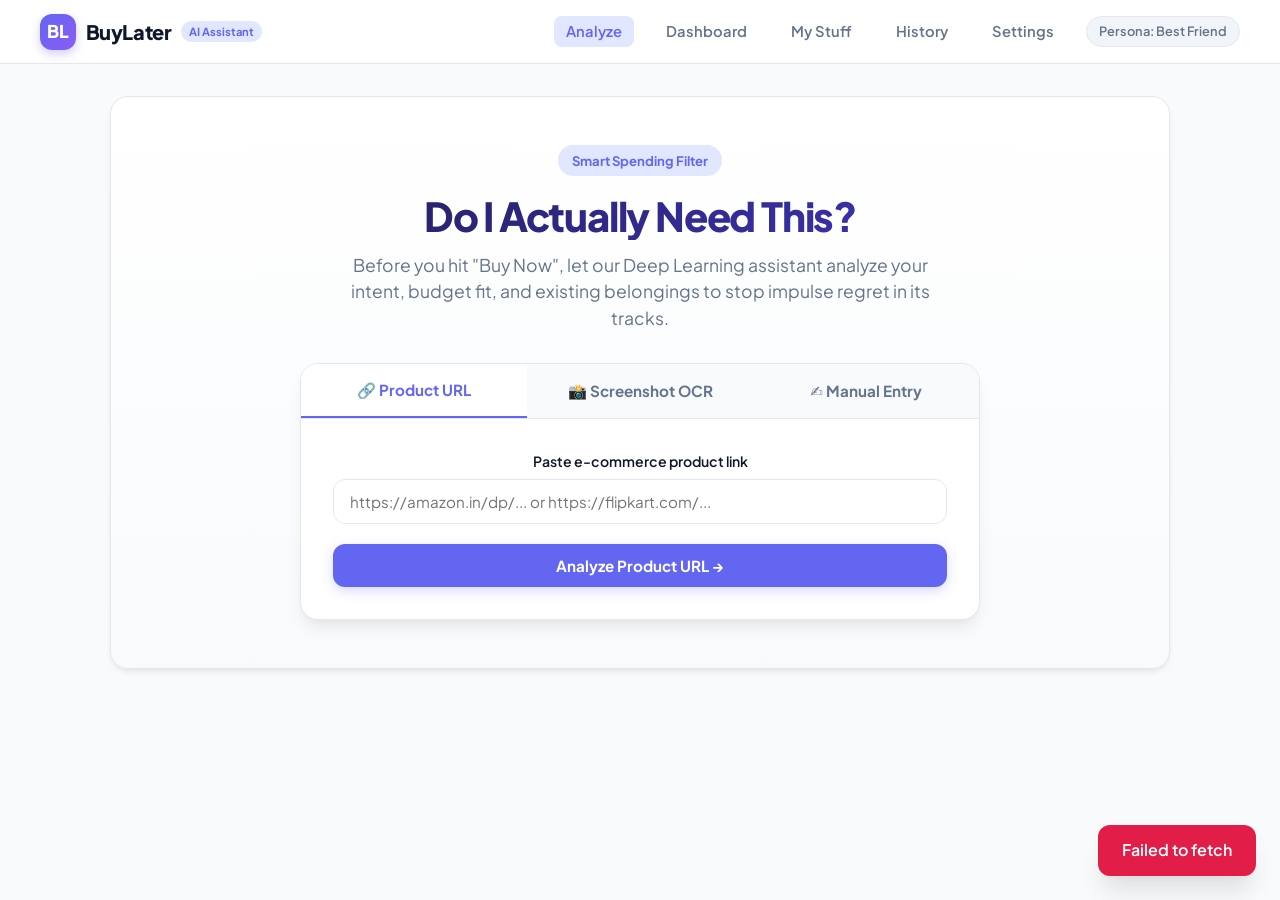
==== frontend/analyze.html @ 01fbe764 "Initial commit: BuyLater spending assistant and impulse assessment" ====
<!DOCTYPE html>
<html lang="en">
<head>
  <meta charset="UTF-8">
  <meta name="viewport" content="width=device-width, initial-scale=1.0">
  <title>Review Product Details — BuyLater</title>
  <link rel="preconnect" href="https://fonts.googleapis.com">
  <link rel="preconnect" href="https://fonts.gstatic.com" crossorigin>
  <link href="https://fonts.googleapis.com/css2?family=Plus+Jakarta+Sans:wght@400;500;600;700;800&display=swap" rel="stylesheet">
  <link rel="stylesheet" href="css/style.css">
</head>
<body>
  <!-- Navigation -->
  <nav class="navbar">
    <div class="nav-container">
      <a href="index.html" class="brand">
        <div class="brand-icon">BL</div>
        <span class="brand-title">BuyLater</span>
      </a>
      <ul class="nav-links">
        <li><a href="index.html">Analyze</a></li>
        <li><a href="dashboard.html">Dashboard</a></li>
        <li><a href="my-stuff.html">My Stuff</a></li>
        <li><a href="history.html">History</a></li>
        <li><a href="settings.html">Settings</a></li>
        <li><span id="nav-personality-badge" class="personality-chip">Persona: Best Friend</span></li>
      </ul>
    </div>
  </nav>

  <main class="main-content">
    <div style="max-width: 680px; margin: 0 auto;">
      <div class="card">
        <div class="card-title">
          <span>Review Extracted Details</span>
          <span id="source-badge" class="brand-badge" style="background:#f1f5f9; color:var(--text-muted);">Source: URL</span>
        </div>
        <p style="color:var(--text-muted); font-size:0.9rem; margin-bottom:1.5rem;">
          Please confirm or edit the extracted details before beginning your spending assessment.
        </p>

        <!-- Product Image Preview if exists -->
        <div id="image-preview-container" style="text-align:center; margin-bottom:1.5rem; display:none;">
          <img id="product-img" src="" alt="Product Preview" style="max-height:180px; max-width:100%; border-radius:var(--radius-md); border:1px solid var(--border-subtle); object-fit:contain;">
        </div>

        <form id="product-review-form" onsubmit="handleProceed(event)">
          <div class="form-group">
            <label class="form-label" for="prod-name">Product Name *</label>
            <input type="text" id="prod-name" class="form-input" required>
          </div>

          <div class="form-row">
            <div class="form-group">
              <label class="form-label" for="prod-price">Price (₹) *</label>
              <input type="number" step="0.01" id="prod-price" class="form-input" required>
            </div>
            <div class="form-group">
              <label class="form-label" for="prod-category">Category *</label>
              <select id="prod-category" class="form-select" required>
                <option value="Electronics">Electronics</option>
                <option value="Fashion">Fashion & Apparel</option>
                <option value="Home">Home & Kitchen</option>
                <option value="Books">Books & Learning</option>
                <option value="Fitness">Fitness & Sports</option>
                <option value="General">General Discretionary</option>
              </select>
            </div>
          </div>

          <div class="form-row">
            <div class="form-group">
              <label class="form-label" for="prod-brand">Brand</label>
              <input type="text" id="prod-brand" class="form-input" placeholder="Brand name (optional)">
            </div>
            <div class="form-group">
              <label class="form-label" for="prod-url">Product Link</label>
              <input type="url" id="prod-url" class="form-input" placeholder="https://...">
            </div>
          </div>

          <div class="form-group">
            <label class="form-label" for="prod-desc">Description / Specs</label>
            <textarea id="prod-desc" class="form-textarea" rows="3" placeholder="Key features or reason for interest"></textarea>
          </div>

          <div style="display:flex; gap:1rem; margin-top:2rem;">
            <a href="index.html" class="btn btn-secondary" style="flex:1;">← Back</a>
            <button type="submit" id="continue-btn" class="btn btn-primary" style="flex:2;">
              Continue to Adaptive Questions →
            </button>
          </div>
        </form>
      </div>
    </div>
  </main>

  <script src="js/api.js"></script>
  <script>
    document.addEventListener("DOMContentLoaded", () => {
      const raw = sessionStorage.getItem("extracted_product");
      if (!raw) {
        window.location.href = "index.html";
        return;
      }

      const p = JSON.parse(raw);
      document.getElementById("prod-name").value = p.name || "";
      document.getElementById("prod-price").value = p.price || "";
      document.getElementById("prod-brand").value = p.brand || "";
      document.getElementById("prod-category").value = p.category || "General";
      document.getElementById("prod-url").value = p.product_url || "";
      document.getElementById("prod-desc").value = p.description || "";

      const sourceBadge = document.getElementById("source-badge");
      sourceBadge.textContent = `Source: ${(p.extraction_source || 'manual').toUpperCase()}`;

      if (p.image_path) {
        const imgEl = document.getElementById("product-img");
        imgEl.src = p.image_path.startsWith("http") ? p.image_path : `${API_BASE}${p.image_path}`;
        document.getElementById("image-preview-container").style.display = "block";
      }
    });

    async function handleProceed(e) {
      e.preventDefault();
      const btn = document.getElementById("continue-btn");
      btn.disabled = true;
      btn.textContent = "Starting analysis session...";

      const raw = JSON.parse(sessionStorage.getItem("extracted_product") || "{}");

      const productPayload = {
        name: document.getElementById("prod-name").value,
        price: parseFloat(document.getElementById("prod-price").value),
        category: document.getElementById("prod-category").value,
        brand: document.getElementById("prod-brand").value || null,
        product_url: document.getElementById("prod-url").value || null,
        description: document.getElementById("prod-desc").value || null,
        image_path: raw.image_path || null
      };

      try {
        // 1. Create product record in DB
        const createdProduct = await createProductManual(productPayload);
        
        // 2. Start analysis session
        const analysisSession = await startAnalysis(createdProduct.id);
        
        // Store session IDs
        sessionStorage.setItem("active_analysis_id", analysisSession.analysis_id);
        sessionStorage.setItem("current_question", JSON.stringify(analysisSession.next_question));
        sessionStorage.setItem("product_name", createdProduct.name);

        window.location.href = "conversation.html";
      } catch (err) {
        showToast("Error creating product: " + err.message, true);
        btn.disabled = false;
        btn.textContent = "Continue to Adaptive Questions →";
      }
    }
  </script>
</body>
</html>
---- frontend/css/style.css ----
/* BuyLater Design System - Modern, Friendly, Human-Centered */
:root {
  --primary: #6366f1;
  --primary-hover: #4f46e5;
  --primary-light: #e0e7ff;
  --accent-purple: #8b5cf6;
  --accent-emerald: #10b981;
  --accent-amber: #f59e0b;
  --accent-rose: #f43f5e;

  --bg-main: #f8fafc;
  --bg-card: #ffffff;
  --bg-sidebar: #ffffff;
  --border-subtle: #e2e8f0;
  --border-focus: #c7d2fe;

  --text-main: #0f172a;
  --text-muted: #64748b;
  --text-light: #94a3b8;

  --shadow-sm: 0 1px 3px rgba(0, 0, 0, 0.05);
  --shadow-md: 0 4px 6px -1px rgba(0, 0, 0, 0.07), 0 2px 4px -2px rgba(0, 0, 0, 0.05);
  --shadow-lg: 0 10px 15px -3px rgba(0, 0, 0, 0.08), 0 4px 6px -4px rgba(0, 0, 0, 0.04);
  --shadow-xl: 0 20px 25px -5px rgba(0, 0, 0, 0.1), 0 8px 10px -6px rgba(0, 0, 0, 0.04);

  --radius-sm: 8px;
  --radius-md: 12px;
  --radius-lg: 18px;
  --radius-full: 9999px;

  --font-sans: 'Plus Jakarta Sans', system-ui, -apple-system, BlinkMacSystemFont, 'Segoe UI', Roboto, sans-serif;
}

* {
  box-sizing: border-box;
  margin: 0;
  padding: 0;
}

body {
  font-family: var(--font-sans);
  background-color: var(--bg-main);
  color: var(--text-main);
  min-height: 100vh;
  display: flex;
  flex-direction: column;
  line-height: 1.5;
  -webkit-font-smoothing: antialiased;
}

/* Navbar */
.navbar {
  background: rgba(255, 255, 255, 0.95);
  backdrop-filter: blur(10px);
  border-bottom: 1px solid var(--border-subtle);
  position: sticky;
  top: 0;
  z-index: 50;
  padding: 0.85rem 1.5rem;
}

.nav-container {
  max-width: 1200px;
  margin: 0 auto;
  display: flex;
  justify-content: space-between;
  align-items: center;
}

.brand {
  display: flex;
  align-items: center;
  gap: 0.6rem;
  text-decoration: none;
  color: var(--text-main);
}

.brand-icon {
  width: 36px;
  height: 36px;
  background: linear-gradient(135deg, var(--primary), var(--accent-purple));
  color: white;
  border-radius: var(--radius-md);
  display: flex;
  align-items: center;
  justify-content: center;
  font-weight: 800;
  font-size: 1.1rem;
  box-shadow: 0 4px 10px rgba(99, 102, 241, 0.3);
}

.brand-title {
  font-size: 1.25rem;
  font-weight: 800;
  letter-spacing: -0.02em;
}

.brand-badge {
  font-size: 0.7rem;
  background: var(--primary-light);
  color: var(--primary);
  font-weight: 700;
  padding: 0.15rem 0.5rem;
  border-radius: var(--radius-full);
}

.nav-links {
  display: flex;
  gap: 1.25rem;
  align-items: center;
  list-style: none;
}

.nav-links a {
  text-decoration: none;
  color: var(--text-muted);
  font-weight: 600;
  font-size: 0.92rem;
  padding: 0.4rem 0.75rem;
  border-radius: var(--radius-sm);
  transition: all 0.2s ease;
}

.nav-links a:hover,
.nav-links a.active {
  color: var(--primary);
  background-color: var(--primary-light);
}

.personality-chip {
  background: #f1f5f9;
  border: 1px solid var(--border-subtle);
  padding: 0.3rem 0.75rem;
  border-radius: var(--radius-full);
  font-size: 0.8rem;
  font-weight: 600;
  color: var(--text-muted);
  display: flex;
  align-items: center;
  gap: 0.4rem;
}

/* Layout container */
.main-content {
  flex: 1;
  max-width: 1100px;
  width: 100%;
  margin: 2rem auto;
  padding: 0 1.25rem;
}

/* Hero Section */
.hero-card {
  text-align: center;
  background: linear-gradient(180deg, #ffffff 0%, #f8fafc 100%);
  border: 1px solid var(--border-subtle);
  border-radius: var(--radius-lg);
  padding: 3rem 1.5rem;
  box-shadow: var(--shadow-md);
  margin-bottom: 2rem;
}

.hero-tag {
  display: inline-block;
  background: var(--primary-light);
  color: var(--primary);
  font-size: 0.82rem;
  font-weight: 700;
  padding: 0.35rem 0.85rem;
  border-radius: var(--radius-full);
  margin-bottom: 1rem;
}

.hero-title {
  font-size: 2.5rem;
  font-weight: 800;
  line-height: 1.2;
  letter-spacing: -0.03em;
  margin-bottom: 0.75rem;
  background: linear-gradient(135deg, #1e1b4b 0%, #4338ca 100%);
  -webkit-background-clip: text;
  -webkit-text-fill-color: transparent;
}

.hero-sub {
  font-size: 1.1rem;
  color: var(--text-muted);
  max-width: 600px;
  margin: 0 auto 2rem auto;
}

/* Method Tabs */
.tabs-container {
  max-width: 680px;
  margin: 0 auto;
  background: #ffffff;
  border: 1px solid var(--border-subtle);
  border-radius: var(--radius-lg);
  box-shadow: var(--shadow-lg);
  overflow: hidden;
}

.tabs-header {
  display: flex;
  border-bottom: 1px solid var(--border-subtle);
  background: #f8fafc;
}

.tab-btn {
  flex: 1;
  padding: 1rem;
  border: none;
  background: none;
  font-family: inherit;
  font-weight: 700;
  font-size: 0.95rem;
  color: var(--text-muted);
  cursor: pointer;
  transition: all 0.2s ease;
  display: flex;
  align-items: center;
  justify-content: center;
  gap: 0.5rem;
}

.tab-btn.active {
  background: #ffffff;
  color: var(--primary);
  border-bottom: 2px solid var(--primary);
}

.tab-panel {
  padding: 2rem;
  display: none;
}

.tab-panel.active {
  display: block;
}

/* Form Styles */
.form-group {
  margin-bottom: 1.25rem;
}

.form-label {
  display: block;
  font-weight: 600;
  font-size: 0.88rem;
  margin-bottom: 0.4rem;
  color: var(--text-main);
}

.form-input,
.form-select,
.form-textarea {
  width: 100%;
  padding: 0.75rem 1rem;
  font-family: inherit;
  font-size: 0.95rem;
  border: 1px solid var(--border-subtle);
  border-radius: var(--radius-md);
  background-color: #ffffff;
  color: var(--text-main);
  transition: border-color 0.2s ease, box-shadow 0.2s ease;
}

.form-input:focus,
.form-select:focus,
.form-textarea:focus {
  outline: none;
  border-color: var(--primary);
  box-shadow: 0 0 0 3px var(--border-focus);
}

.form-row {
  display: grid;
  grid-template-columns: 1fr 1fr;
  gap: 1rem;
}

/* File Upload Zone */
.upload-dropzone {
  border: 2px dashed #cbd5e1;
  border-radius: var(--radius-md);
  padding: 2.5rem 1rem;
  text-align: center;
  background: #f8fafc;
  cursor: pointer;
  transition: all 0.2s ease;
}

.upload-dropzone:hover {
  border-color: var(--primary);
  background: #f1f5f9;
}

.upload-icon {
  font-size: 2.5rem;
  margin-bottom: 0.5rem;
}

/* Buttons */
.btn {
  display: inline-flex;
  align-items: center;
  justify-content: center;
  gap: 0.5rem;
  font-family: inherit;
  font-weight: 700;
  font-size: 0.95rem;
  padding: 0.75rem 1.5rem;
  border-radius: var(--radius-md);
  border: none;
  cursor: pointer;
  transition: all 0.2s ease;
  text-decoration: none;
}

.btn-primary {
  background-color: var(--primary);
  color: white;
  box-shadow: 0 4px 12px rgba(99, 102, 241, 0.25);
}

.btn-primary:hover {
  background-color: var(--primary-hover);
  transform: translateY(-1px);
}

.btn-secondary {
  background-color: #f1f5f9;
  color: var(--text-main);
  border: 1px solid var(--border-subtle);
}

.btn-secondary:hover {
  background-color: #e2e8f0;
}

.btn-accent {
  background-color: var(--accent-amber);
  color: #1e1b4b;
}

.btn-danger {
  background-color: var(--accent-rose);
  color: white;
}

.btn-block {
  width: 100%;
}

/* Card components */
.card {
  background: var(--bg-card);
  border: 1px solid var(--border-subtle);
  border-radius: var(--radius-lg);
  padding: 1.5rem;
  box-shadow: var(--shadow-sm);
  margin-bottom: 1.5rem;
}

.card-title {
  font-size: 1.2rem;
  font-weight: 700;
  margin-bottom: 1rem;
  display: flex;
  align-items: center;
  justify-content: space-between;
}

/* Grid system */
.grid-2 {
  display: grid;
  grid-template-columns: 1fr 1fr;
  gap: 1.5rem;
}

.grid-3 {
  display: grid;
  grid-template-columns: repeat(3, 1fr);
  gap: 1.25rem;
}

.grid-4 {
  display: grid;
  grid-template-columns: repeat(4, 1fr);
  gap: 1rem;
}

/* Stat Widget */
.stat-widget {
  background: #ffffff;
  border: 1px solid var(--border-subtle);
  border-radius: var(--radius-md);
  padding: 1.25rem;
  display: flex;
  flex-direction: column;
}

.stat-label {
  font-size: 0.8rem;
  font-weight: 600;
  text-transform: uppercase;
  letter-spacing: 0.05em;
  color: var(--text-muted);
  margin-bottom: 0.35rem;
}

.stat-value {
  font-size: 1.75rem;
  font-weight: 800;
  color: var(--text-main);
}

.stat-sub {
  font-size: 0.78rem;
  color: var(--text-muted);
  margin-top: 0.25rem;
}

/* Recommendation Badges */
.badge-recommendation {
  display: inline-flex;
  align-items: center;
  padding: 0.5rem 1.25rem;
  border-radius: var(--radius-full);
  font-weight: 800;
  font-size: 1.1rem;
  letter-spacing: 0.02em;
}

.badge-buynow {
  background: #dcfce7;
  color: #15803d;
  border: 1px solid #86efac;
}

.badge-consider {
  background: #fef3c7;
  color: #b45309;
  border: 1px solid #fde68a;
}

.badge-wait7days {
  background: #e0e7ff;
  color: #4338ca;
  border: 1px solid #c7d2fe;
}

.badge-dontbuy {
  background: #fee2e2;
  color: #b91c1c;
  border: 1px solid #fca5a5;
}

/* Chat-style Question Interface */
.chat-window {
  max-width: 650px;
  margin: 0 auto;
  background: #ffffff;
  border: 1px solid var(--border-subtle);
  border-radius: var(--radius-lg);
  box-shadow: var(--shadow-lg);
  overflow: hidden;
  display: flex;
  flex-direction: column;
  min-height: 480px;
}

.chat-header {
  padding: 1.25rem;
  border-bottom: 1px solid var(--border-subtle);
  background: #f8fafc;
  display: flex;
  align-items: center;
  justify-content: space-between;
}

.progress-container {
  width: 100%;
  height: 6px;
  background: #e2e8f0;
}

.progress-bar {
  height: 100%;
  background: linear-gradient(90deg, var(--primary), var(--accent-purple));
  transition: width 0.3s ease;
}

.chat-body {
  flex: 1;
  padding: 2rem;
  display: flex;
  flex-direction: column;
  justify-content: center;
}

.assistant-bubble {
  background: #f8fafc;
  border: 1px solid var(--border-subtle);
  border-radius: var(--radius-lg) var(--radius-lg) var(--radius-lg) 4px;
  padding: 1.5rem;
  margin-bottom: 1.5rem;
}

.assistant-avatar {
  font-size: 1.5rem;
  margin-bottom: 0.5rem;
}

.assistant-text {
  font-size: 1.15rem;
  font-weight: 700;
  color: var(--text-main);
  line-height: 1.4;
}

.answer-options {
  display: flex;
  flex-direction: column;
  gap: 0.75rem;
}

.option-btn {
  background: #ffffff;
  border: 1.5px solid var(--border-subtle);
  border-radius: var(--radius-md);
  padding: 1rem 1.25rem;
  text-align: left;
  font-family: inherit;
  font-weight: 600;
  font-size: 0.98rem;
  color: var(--text-main);
  cursor: pointer;
  transition: all 0.2s ease;
  display: flex;
  align-items: center;
  justify-content: space-between;
}

.option-btn:hover {
  border-color: var(--primary);
  background: var(--primary-light);
  color: var(--primary);
  transform: translateX(3px);
}

/* Result Gauges */
.score-circle-container {
  display: flex;
  align-items: center;
  justify-content: center;
  gap: 2rem;
  margin: 1.5rem 0;
}

.score-box {
  text-align: center;
  padding: 1.5rem;
  background: #f8fafc;
  border: 1px solid var(--border-subtle);
  border-radius: var(--radius-lg);
  min-width: 160px;
}

.score-number {
  font-size: 3rem;
  font-weight: 900;
  line-height: 1;
}

.score-title {
  font-size: 0.85rem;
  font-weight: 700;
  text-transform: uppercase;
  color: var(--text-muted);
  margin-top: 0.5rem;
}

/* Personality Quote Box */
.personality-box {
  background: #faf5ff;
  border: 1px solid #e9d5ff;
  border-radius: var(--radius-lg);
  padding: 1.5rem;
  margin: 1.5rem 0;
}

.personality-header {
  font-weight: 800;
  font-size: 0.9rem;
  color: #7e22ce;
  margin-bottom: 0.5rem;
  display: flex;
  align-items: center;
  gap: 0.5rem;
}

.personality-text {
  font-size: 1rem;
  line-height: 1.6;
  color: #3b0764;
  white-space: pre-line;
}

/* Table styles */
.data-table {
  width: 100%;
  border-collapse: collapse;
  margin-top: 1rem;
}

.data-table th {
  text-align: left;
  padding: 0.75rem 1rem;
  background: #f8fafc;
  color: var(--text-muted);
  font-weight: 700;
  font-size: 0.82rem;
  border-bottom: 1px solid var(--border-subtle);
}

.data-table td {
  padding: 0.85rem 1rem;
  border-bottom: 1px solid var(--border-subtle);
  font-size: 0.92rem;
}

/* Toast alert */
.toast {
  position: fixed;
  bottom: 24px;
  right: 24px;
  background: #1e1b4b;
  color: white;
  padding: 0.85rem 1.5rem;
  border-radius: var(--radius-md);
  box-shadow: var(--shadow-xl);
  z-index: 100;
  display: none;
  font-weight: 600;
  animation: fadeIn 0.3s ease;
}

@keyframes fadeIn {
  from {
    opacity: 0;
    transform: translateY(10px);
  }

  to {
    opacity: 1;
    transform: translateY(0);
  }
}

/* Responsive */
@media (max-width: 768px) {

  .grid-2,
  .grid-3,
  .grid-4 {
    grid-template-columns: 1fr;
  }

  .form-row {
    grid-template-columns: 1fr;
  }

  .hero-title {
    font-size: 1.85rem;
  }

  .nav-links {
    gap: 0.5rem;
  }

  .nav-links a {
    font-size: 0.8rem;
    padding: 0.25rem 0.5rem;
  }

  .score-circle-container {
    flex-direction: column;
    gap: 1rem;
  }
}
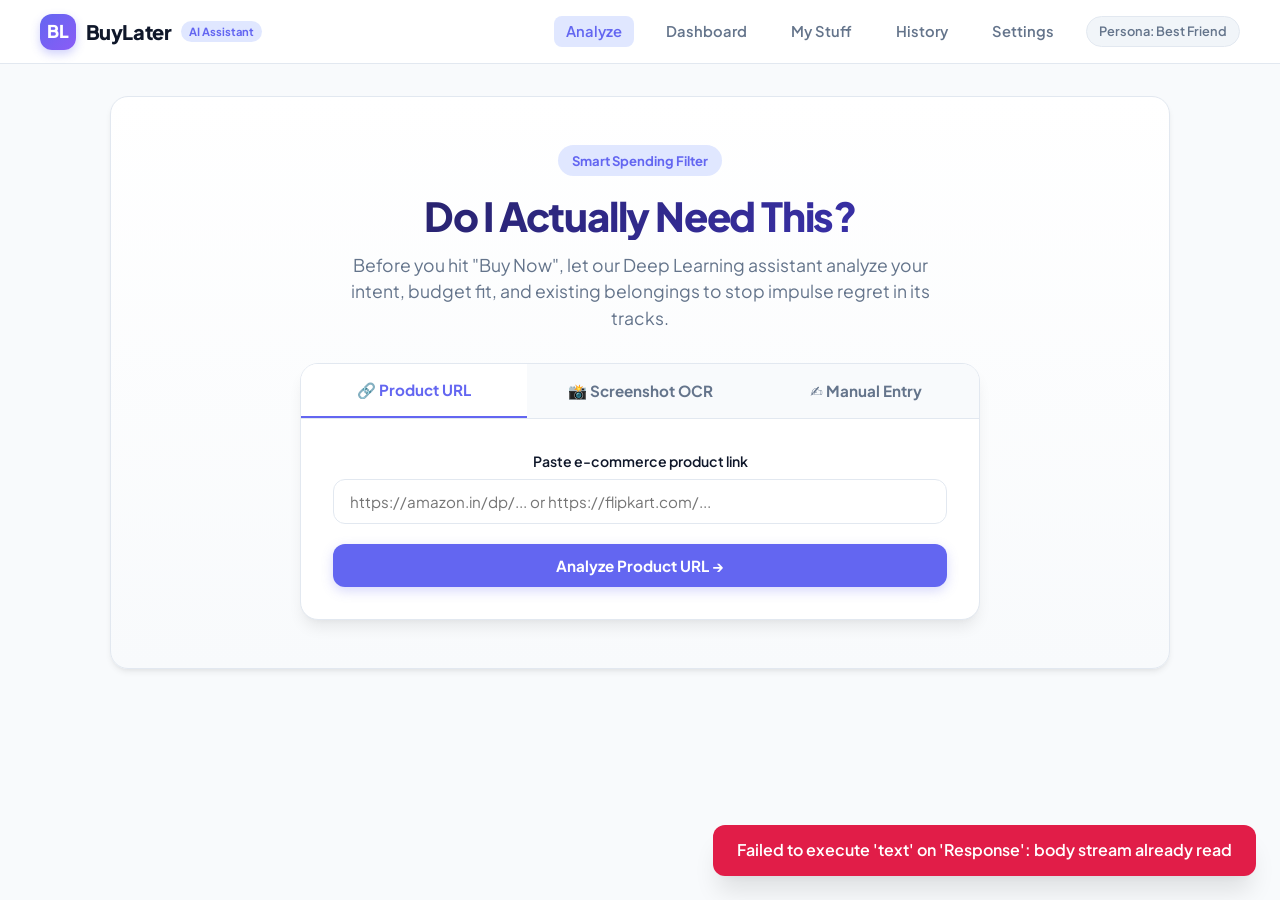
==== commit c569832c: "Fix relative API_BASE and add cache-busting to frontend scripts" ====
--- a/frontend/analyze.html
+++ b/frontend/analyze.html
@@ -95,7 +95,7 @@
     </div>
   </main>
 
-  <script src="js/api.js"></script>
+  <script src="js/api.js?v=2.0"></script>
   <script>
     document.addEventListener("DOMContentLoaded", () => {
       const raw = sessionStorage.getItem("extracted_product");
